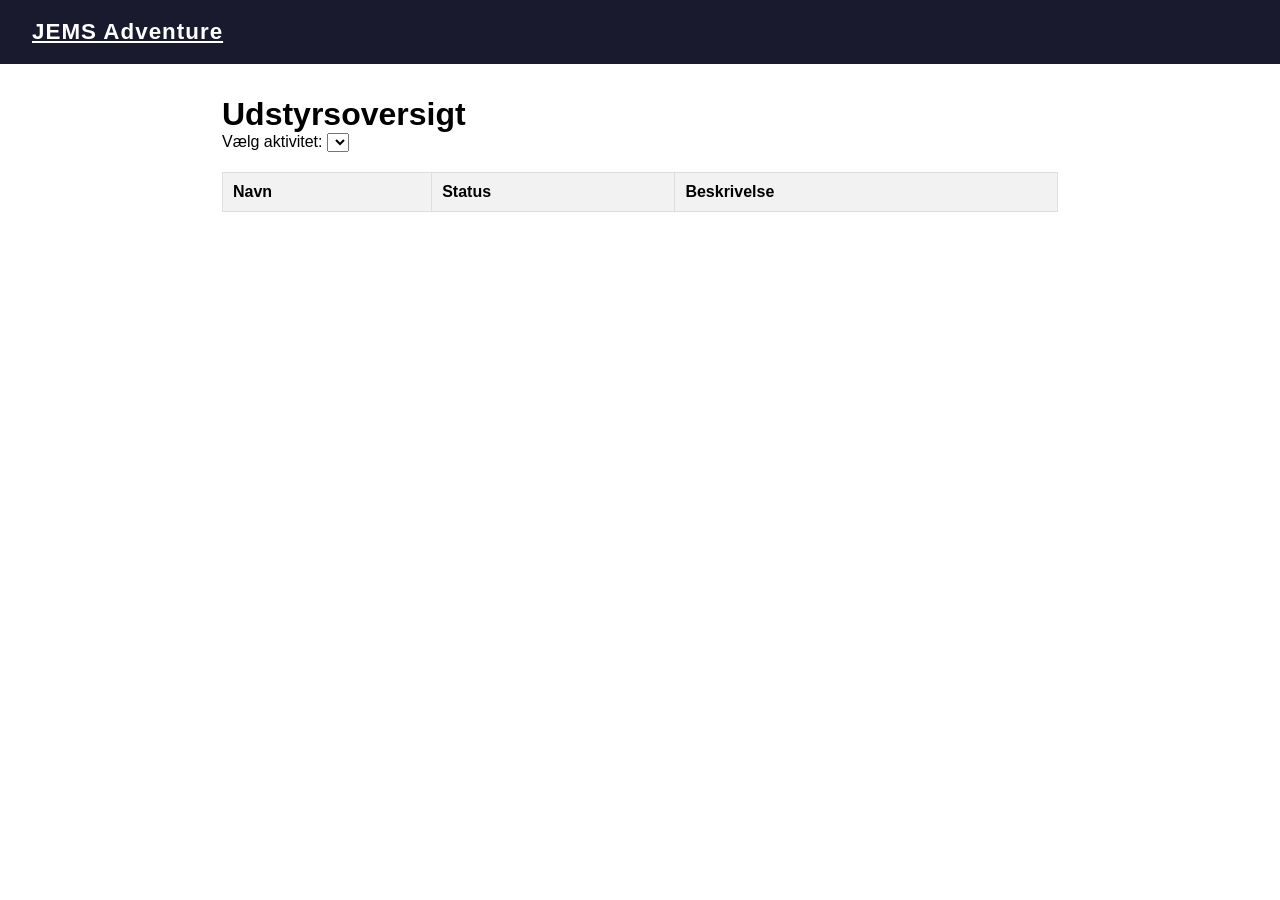
==== employee.html @ aedf6553 "tilføjede udstyrsoversigt" ====
<!DOCTYPE html>
<html lang="en">
<head>
    <meta charset="UTF-8">
    <title>Adventure App For Employees</title>
    <link rel="stylesheet" href="css/styles.css">
    <link rel="stylesheet" href="css/equipmentOverview.css">
</head>
<body>

<header>
    <nav>
        <a class="logo" href="employee.html">JEMS Adventure</a>
    </nav>
</header>

<div class="content"></div>

<script src="js/equipmentOverview.js"></script>
</body>
</html>
---- css/styles.css ----
* {
    margin: 0;
    padding: 0;
    box-sizing: border-box;
}

.breadcrumb {
    padding: 8px 20px;
    font-size: 14px;
    color: #555;
}

.breadcrumb a {
    color: #555;
    text-decoration: none;
}

.breadcrumb a:hover {
    text-decoration: underline;
}

body {
    font-family: Arial, sans-serif;
}

header {
    background-color: #1a1a2e;
    padding: 0 2rem;
    height: 64px;
}

nav {
    display: flex;
    align-items: center;
    justify-content: space-between;
    height: 100%;
}

.logo {
    color: #ffffff;
    font-size: 1.4rem;
    font-weight: bold;
    letter-spacing: 1px;
}

.nav-list {
    list-style: none;
    display: flex;
    align-items: center;
    gap: 1.5rem;
}

.nav-item a {
    color: #ffffff;
    text-decoration: none;
    font-size: 1rem;
    padding: 0.4rem 0.8rem;
    border-radius: 4px;
    transition: background-color 0.2s;
}

.nav-item a:hover {
    background-color: rgba(255, 255, 255, 0.15);
}

.cart a {
    display: flex;
    align-items: center;
    gap: 0.3rem;
    position: relative;
    padding: 0.4rem !important;
}

.content {
    padding: 2rem;
    max-width: 900px;
    margin: 0 auto;
}

.adventure-map {
    width: 100%;
    height: auto;
    border-radius: 20px;
    box-shadow: 0 8px 32px rgba(0, 0, 0, 0.18);
    display: block;
}

.adventure-map path[d] {
    transition: fill 0.2s;
}

.dropdown-parent {
    position: relative;
}

.dropdown {
    display: none;
    position: absolute;
    top: 100%;
    left: 0;
    background-color: #1a1a2e;
    list-style: none;
    min-width: 180px;
    border-radius: 0 0 6px 6px;
    box-shadow: 0 4px 12px rgba(0, 0, 0, 0.3);
    z-index: 100;
}

.dropdown li a {
    display: block;
    padding: 0.6rem 1rem;
    color: #ffffff;
    text-decoration: none;
    border-radius: 0;
    transition: background-color 0.2s;
}

.dropdown li a:hover {
    background-color: rgba(255, 255, 255, 0.15);
}

#cart-count {
    background-color: #e63946;
    color: white;
    font-size: 0.7rem;
    font-weight: bold;
    border-radius: 50%;
    width: 18px;
    height: 18px;
    display: flex;
    align-items: center;
    justify-content: center;
}
---- css/equipmentOverview.css ----
#equipmentTable{
    width: 100%;
    border-collapse: collapse;
    margin-top: 20px;
}

#equipmentTable th,
#equipmentTable td{
    border: 1px solid #ddd;
    padding: 10px;
    text-align: left;
}

#equipmentTable th{
    background-color: #f2f2f2;
}

/* Status colors */

.status-green{
    color: green;
    font-weight: bold;
}

.status-yellow{
    color: orange;
    font-weight: bold;
}

.status-red{
    color: red;
    font-weight: bold;
}
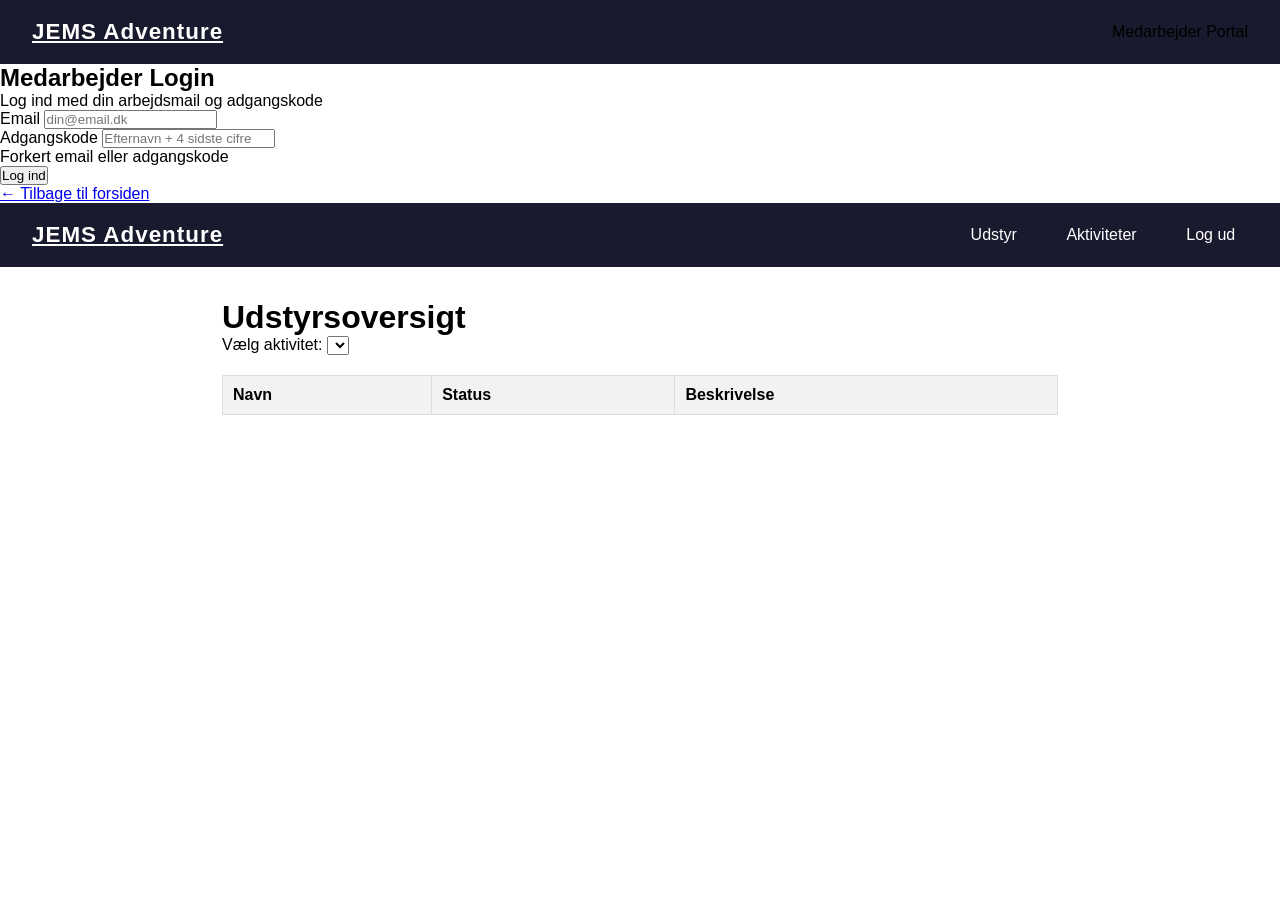
==== commit 9f4a9096: "lavet log-in, ændret mappe struktur lidt siden vi har mange json filer og de skal kobles på hvert de" ====
--- a/employee.html
+++ b/employee.html
@@ -2,20 +2,68 @@
 <html lang="en">
 <head>
     <meta charset="UTF-8">
-    <title>Adventure App For Employees</title>
+    <title>JEMS Adventure - Medarbejder Portal</title>
     <link rel="stylesheet" href="css/styles.css">
     <link rel="stylesheet" href="css/equipmentOverview.css">
+    <link rel="stylesheet" href="css/employee.css">
 </head>
 <body>
 
-<header>
-    <nav>
-        <a class="logo" href="employee.html">JEMS Adventure</a>
-    </nav>
-</header>
+<!-- Login skærm -->
+<div id="loginScreen">
+    <header>
+        <nav>
+            <a class="logo" href="index.html">JEMS Adventure</a>
+            <span class="nav-portal-label">Medarbejder Portal</span>
+        </nav>
+    </header>
+    <div class="login-container">
+        <div class="login-card">
+            <h2>Medarbejder Login</h2>
+            <p class="login-subtitle">Log ind med din arbejdsmail og adgangskode</p>
 
-<div class="content"></div>
+            <form id="loginForm">
+                <div class="form-group">
+                    <label for="email">Email</label>
+                    <input type="email" id="email" placeholder="din@email.dk" required>
+                </div>
+                <div class="form-group">
+                    <label for="password">Adgangskode</label>
+                    <input type="password" id="password" placeholder="Efternavn + 4 sidste cifre" required>
+                </div>
+                <div id="loginError" class="login-error hidden">Forkert email eller adgangskode</div>
+                <button type="submit" class="login-btn">Log ind</button>
+            </form>
 
-<script src="js/equipmentOverview.js"></script>
+            <a href="index.html" class="back-link">← Tilbage til forsiden</a>
+        </div>
+    </div>
+</div>
+
+<!-- Admin dashboard (skjult indtil login) -->
+<div id="dashboard" class="hidden">
+    <header>
+        <nav>
+            <a class="logo" href="employee.html">JEMS Adventure</a>
+            <ul class="nav-list">
+                <li class="nav-item">
+                    <a href="#" id="nav-udstyr" class="nav-active" onclick="showEquipment(event)">Udstyr</a>
+                </li>
+                <li class="nav-item">
+                    <a href="#" id="nav-aktiviteter" onclick="showActivities(event)">Aktiviteter</a>
+                </li>
+                <li class="nav-item">
+                    <a href="#" onclick="logout(event)" class="nav-logout">Log ud</a>
+                </li>
+            </ul>
+        </nav>
+    </header>
+
+    <div class="content"></div>
+</div>
+
+<script src="employeeJS/equipmentOverview.js"></script>
+<script src="employeeJS/activityManagement.js"></script>
+<script src="employeeJS/employee.js"></script>
 </body>
 </html>
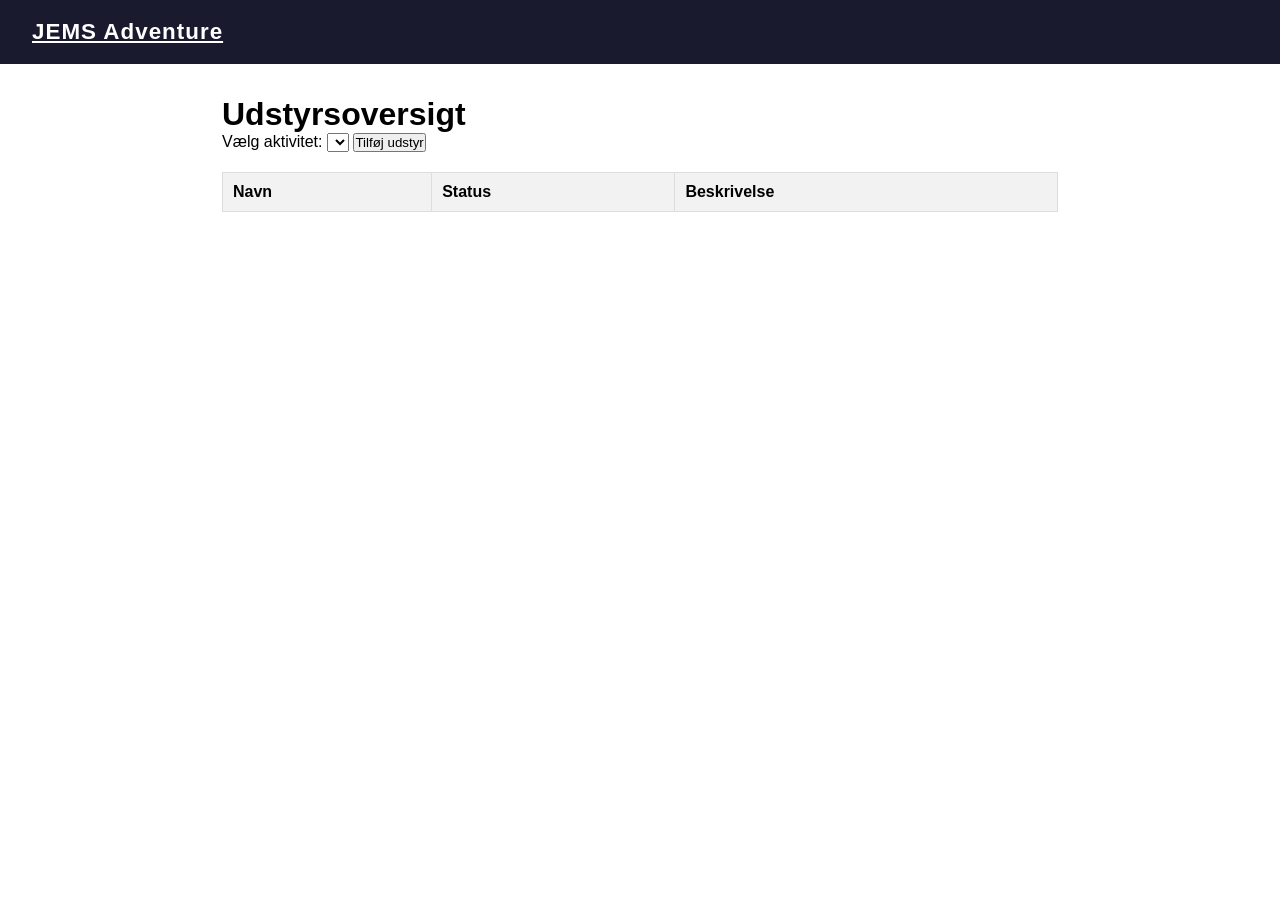
==== commit b4898027: "styling til tilføj udstyr formular" ====
--- a/employee.html
+++ b/employee.html
@@ -2,68 +2,21 @@
 <html lang="en">
 <head>
     <meta charset="UTF-8">
-    <title>JEMS Adventure - Medarbejder Portal</title>
+    <title>Adventure App For Employees</title>
     <link rel="stylesheet" href="css/styles.css">
     <link rel="stylesheet" href="css/equipmentOverview.css">
-    <link rel="stylesheet" href="css/employee.css">
+    <link rel="stylesheet" href="css/addEquipmentForm.css">
 </head>
 <body>
 
-<!-- Login skærm -->
-<div id="loginScreen">
-    <header>
-        <nav>
-            <a class="logo" href="index.html">JEMS Adventure</a>
-            <span class="nav-portal-label">Medarbejder Portal</span>
-        </nav>
-    </header>
-    <div class="login-container">
-        <div class="login-card">
-            <h2>Medarbejder Login</h2>
-            <p class="login-subtitle">Log ind med din arbejdsmail og adgangskode</p>
+<header>
+    <nav>
+        <a class="logo" href="employee.html">JEMS Adventure</a>
+    </nav>
+</header>
 
-            <form id="loginForm">
-                <div class="form-group">
-                    <label for="email">Email</label>
-                    <input type="email" id="email" placeholder="din@email.dk" required>
-                </div>
-                <div class="form-group">
-                    <label for="password">Adgangskode</label>
-                    <input type="password" id="password" placeholder="Efternavn + 4 sidste cifre" required>
-                </div>
-                <div id="loginError" class="login-error hidden">Forkert email eller adgangskode</div>
-                <button type="submit" class="login-btn">Log ind</button>
-            </form>
+<div class="content"></div>
 
-            <a href="index.html" class="back-link">← Tilbage til forsiden</a>
-        </div>
-    </div>
-</div>
-
-<!-- Admin dashboard (skjult indtil login) -->
-<div id="dashboard" class="hidden">
-    <header>
-        <nav>
-            <a class="logo" href="employee.html">JEMS Adventure</a>
-            <ul class="nav-list">
-                <li class="nav-item">
-                    <a href="#" id="nav-udstyr" class="nav-active" onclick="showEquipment(event)">Udstyr</a>
-                </li>
-                <li class="nav-item">
-                    <a href="#" id="nav-aktiviteter" onclick="showActivities(event)">Aktiviteter</a>
-                </li>
-                <li class="nav-item">
-                    <a href="#" onclick="logout(event)" class="nav-logout">Log ud</a>
-                </li>
-            </ul>
-        </nav>
-    </header>
-
-    <div class="content"></div>
-</div>
-
-<script src="employeeJS/equipmentOverview.js"></script>
-<script src="employeeJS/activityManagement.js"></script>
-<script src="employeeJS/employee.js"></script>
+<script src="js/equipmentOverview.js"></script>
 </body>
 </html>
--- a/css/addEquipmentForm.css
+++ b/css/addEquipmentForm.css
@@ -0,0 +1,26 @@
+.form-container {
+    display: flex;
+    flex-direction: column;
+    max-width: 400px;
+    gap: 10px;
+
+    margin: 60px auto;          /* centrerer formularen vandret */
+    padding: 20px;
+
+    border: 1px solid #ccc;
+    border-radius: 8px;
+    background-color: #f9f9f9;
+
+    box-shadow: 0 4px 10px rgba(0,0,0,0.1);
+}
+
+.form-container input,
+.form-container select {
+    padding: 8px;
+    font-size: 14px;
+}
+
+.form-container button {
+    width: 120px;
+    padding: 8px;
+}
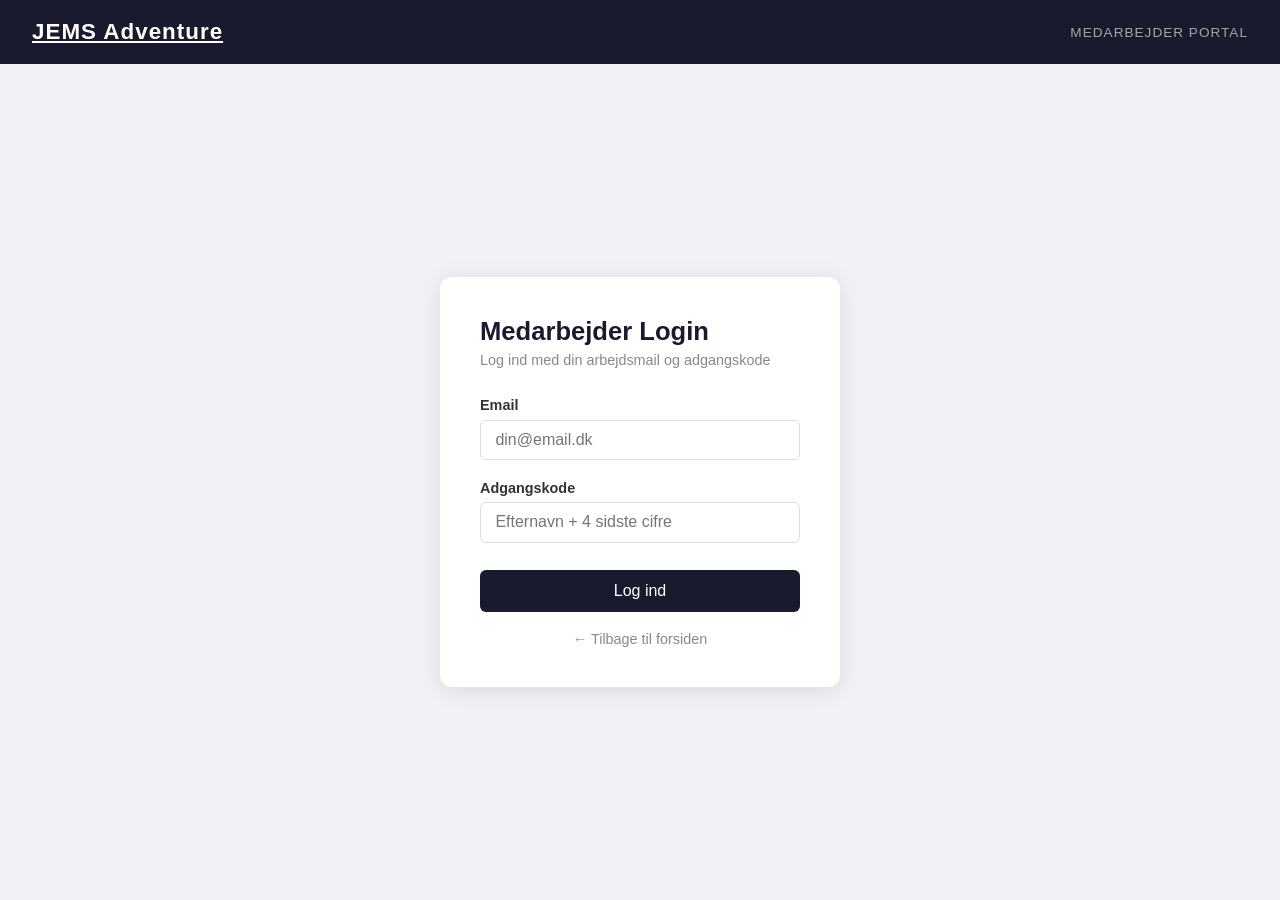
==== commit 71a79f5f: "Merge pull request #14 from JEMSF2026/JOA-12-Log-ind JOA-12-Log-ind" ====
--- a/employee.html
+++ b/employee.html
@@ -2,21 +2,68 @@
 <html lang="en">
 <head>
     <meta charset="UTF-8">
-    <title>Adventure App For Employees</title>
+    <title>JEMS Adventure - Medarbejder Portal</title>
     <link rel="stylesheet" href="css/styles.css">
     <link rel="stylesheet" href="css/equipmentOverview.css">
-    <link rel="stylesheet" href="css/addEquipmentForm.css">
+    <link rel="stylesheet" href="css/employee.css">
 </head>
 <body>
 
-<header>
-    <nav>
-        <a class="logo" href="employee.html">JEMS Adventure</a>
-    </nav>
-</header>
+<!-- Login skærm -->
+<div id="loginScreen">
+    <header>
+        <nav>
+            <a class="logo" href="index.html">JEMS Adventure</a>
+            <span class="nav-portal-label">Medarbejder Portal</span>
+        </nav>
+    </header>
+    <div class="login-container">
+        <div class="login-card">
+            <h2>Medarbejder Login</h2>
+            <p class="login-subtitle">Log ind med din arbejdsmail og adgangskode</p>
 
-<div class="content"></div>
+            <form id="loginForm">
+                <div class="form-group">
+                    <label for="email">Email</label>
+                    <input type="email" id="email" placeholder="din@email.dk" required>
+                </div>
+                <div class="form-group">
+                    <label for="password">Adgangskode</label>
+                    <input type="password" id="password" placeholder="Efternavn + 4 sidste cifre" required>
+                </div>
+                <div id="loginError" class="login-error hidden">Forkert email eller adgangskode</div>
+                <button type="submit" class="login-btn">Log ind</button>
+            </form>
 
-<script src="js/equipmentOverview.js"></script>
+            <a href="index.html" class="back-link">← Tilbage til forsiden</a>
+        </div>
+    </div>
+</div>
+
+<!-- Admin dashboard (skjult indtil login) -->
+<div id="dashboard" class="hidden">
+    <header>
+        <nav>
+            <a class="logo" href="employee.html">JEMS Adventure</a>
+            <ul class="nav-list">
+                <li class="nav-item">
+                    <a href="#" id="nav-udstyr" class="nav-active" onclick="showEquipment(event)">Udstyr</a>
+                </li>
+                <li class="nav-item">
+                    <a href="#" id="nav-aktiviteter" onclick="showActivities(event)">Aktiviteter</a>
+                </li>
+                <li class="nav-item">
+                    <a href="#" onclick="logout(event)" class="nav-logout">Log ud</a>
+                </li>
+            </ul>
+        </nav>
+    </header>
+
+    <div class="content"></div>
+</div>
+
+<script src="employeeJS/equipmentOverview.js"></script>
+<script src="employeeJS/activityManagement.js"></script>
+<script src="employeeJS/employee.js"></script>
 </body>
 </html>
--- a/css/employee.css
+++ b/css/employee.css
@@ -0,0 +1,136 @@
+.hidden {
+    display: none !important;
+}
+
+.nav-portal-label {
+    color: rgba(255, 255, 255, 0.6);
+    font-size: 0.85rem;
+    letter-spacing: 1px;
+    text-transform: uppercase;
+}
+
+.nav-active {
+    background-color: rgba(255, 255, 255, 0.15) !important;
+}
+
+.nav-logout {
+    color: rgba(255, 255, 255, 0.7) !important;
+}
+
+.nav-logout:hover {
+    color: #ffffff !important;
+}
+
+/* Login layout */
+.login-container {
+    display: flex;
+    justify-content: center;
+    align-items: center;
+    min-height: calc(100vh - 64px);
+    background-color: #f0f2f5;
+}
+
+.login-card {
+    background: white;
+    border-radius: 12px;
+    padding: 2.5rem;
+    width: 100%;
+    max-width: 400px;
+    box-shadow: 0 4px 24px rgba(0, 0, 0, 0.10);
+}
+
+.login-card h2 {
+    color: #1a1a2e;
+    margin-bottom: 0.4rem;
+    font-size: 1.6rem;
+}
+
+.login-subtitle {
+    color: #888;
+    font-size: 0.9rem;
+    margin-bottom: 1.8rem;
+}
+
+.form-group {
+    margin-bottom: 1.2rem;
+}
+
+.form-group label {
+    display: block;
+    color: #333;
+    font-size: 0.9rem;
+    margin-bottom: 0.4rem;
+    font-weight: bold;
+}
+
+.form-group input {
+    width: 100%;
+    padding: 0.65rem 0.9rem;
+    border: 1.5px solid #ddd;
+    border-radius: 6px;
+    font-size: 1rem;
+    outline: none;
+    transition: border-color 0.2s;
+}
+
+.form-group input:focus {
+    border-color: #1a1a2e;
+}
+
+.login-btn {
+    width: 100%;
+    padding: 0.75rem;
+    background-color: #1a1a2e;
+    color: white;
+    border: none;
+    border-radius: 6px;
+    font-size: 1rem;
+    cursor: pointer;
+    margin-top: 0.5rem;
+    transition: background-color 0.2s;
+}
+
+.login-btn:hover {
+    background-color: #2d2d50;
+}
+
+.login-error {
+    color: #e63946;
+    font-size: 0.85rem;
+    margin-bottom: 0.5rem;
+}
+
+.back-link {
+    display: block;
+    text-align: center;
+    margin-top: 1.2rem;
+    color: #888;
+    text-decoration: none;
+    font-size: 0.9rem;
+}
+
+.back-link:hover {
+    color: #1a1a2e;
+}
+
+/* Aktivitetsstyring placeholder */
+.placeholder-section {
+    padding-top: 1rem;
+}
+
+.placeholder-section h1 {
+    margin-bottom: 1rem;
+    color: #1a1a2e;
+}
+
+.placeholder-text {
+    color: #555;
+    margin-bottom: 0.5rem;
+}
+
+.placeholder-list {
+    margin-top: 0.5rem;
+    margin-left: 1.5rem;
+    color: #555;
+    line-height: 2;
+}
